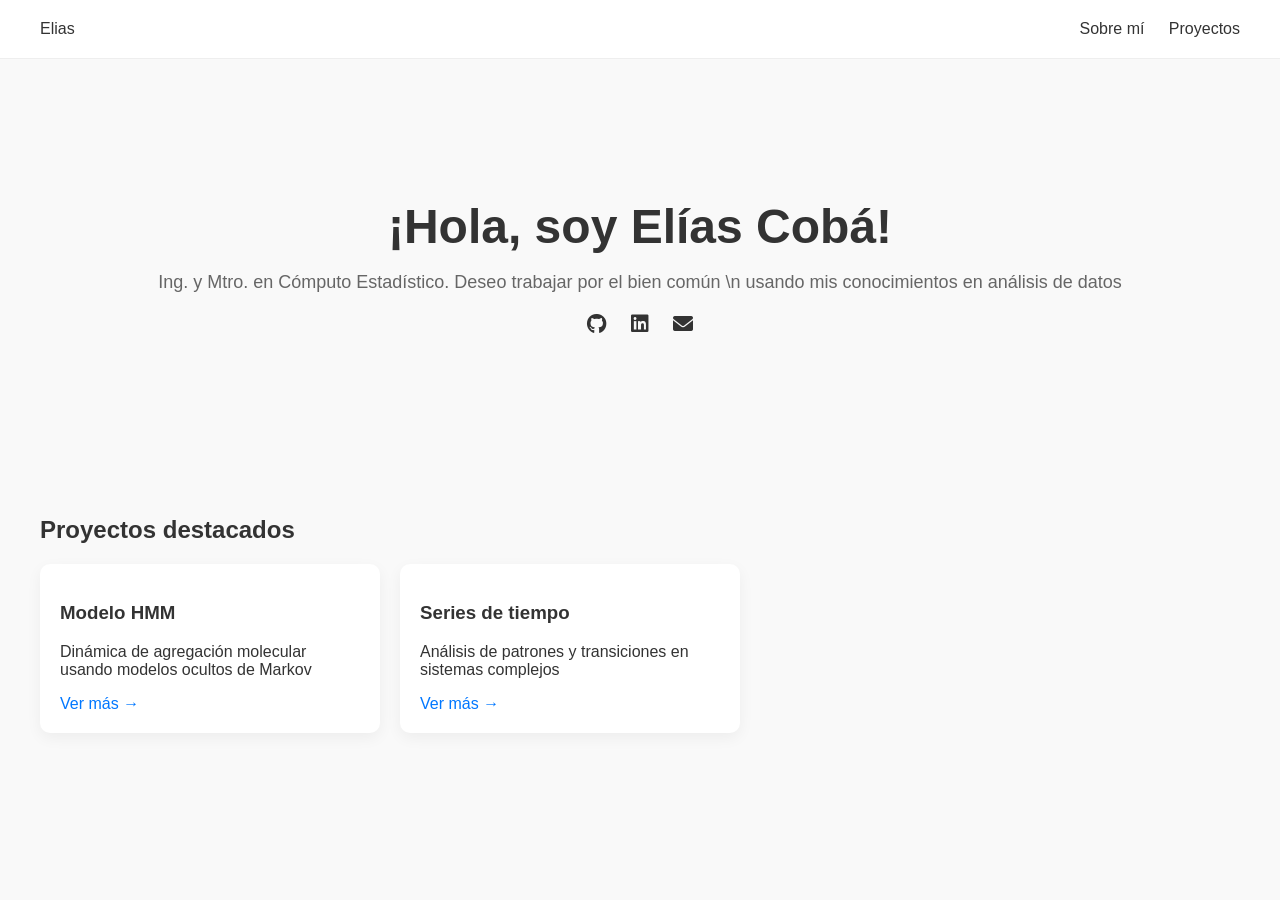
==== index.html @ ffb1c104 "Update index.html" ====
<!DOCTYPE html>
<html lang="es">
<head>
    <meta charset="UTF-8">
    <title>Elias | Portafolio</title>
    <link rel="stylesheet" href="css/styles.css">

    <!-- Íconos (Font Awesome) -->
    <link rel="stylesheet" href="https://cdnjs.cloudflare.com/ajax/libs/font-awesome/6.0.0/css/all.min.css">
</head>
<body>

    <!-- 🔝 Navbar -->
    <header class="navbar">
        <div class="logo">Elias</div>
        <nav>
            <a href="about/">Sobre mí</a>
            <a href="proyectos/">Proyectos</a>
        </nav>
    </header>

    <!-- 🎯 Hero -->
    <section class="hero">
        <h1>¡Hola, soy Elías Cobá!</h1>
        <p>Ing. y Mtro. en Cómputo Estadístico. Deseo trabajar por el bien común \n usando mis conocimientos en análisis de datos </p>

        <div class="social">
            <a href="#"><i class="fab fa-github"></i></a>
            <a href="#"><i class="fab fa-linkedin"></i></a>
            <a href="#"><i class="fas fa-envelope"></i></a>
        </div>
    </section>

    <!-- ⭐ Proyectos destacados -->
    <section class="featured">
        <h2>Proyectos destacados</h2>

        <div class="cards">
            <div class="card">
                <h3>Modelo HMM</h3>
                <p>Dinámica de agregación molecular usando modelos ocultos de Markov</p>
                <a href="proyectos/datos/proyecto-1/">Ver más →</a>
            </div>

            <div class="card">
                <h3>Series de tiempo</h3>
                <p>Análisis de patrones y transiciones en sistemas complejos</p>
                <a href="#">Ver más →</a>
            </div>
        </div>
    </section>

</body>
</html>
---- css/styles.css ----
body {
    margin: 0;
    font-family: 'Segoe UI', sans-serif;
    background: #f9f9f9;
    color: #333;
}

/* 🔝 Navbar */
.navbar {
    display: flex;
    justify-content: space-between;
    padding: 20px 40px;
    background: white;
    border-bottom: 1px solid #eee;
}

.navbar a {
    text-decoration: none;
    margin-left: 20px;
    color: #333;
}

.navbar a:hover {
    color: #0077ff;
}

/* 🎯 Hero */
.hero {
    text-align: center;
    padding: 100px 20px;
}

.hero h1 {
    font-size: 48px;
    margin-bottom: 10px;
}

.hero p {
    font-size: 18px;
    color: #666;
}

/* Redes */
.social {
    margin-top: 20px;
}

.social a {
    margin: 0 10px;
    font-size: 20px;
    color: #333;
}

.social a:hover {
    color: #0077ff;
}

/* ⭐ Proyectos */
.featured {
    padding: 60px 40px;
}

.cards {
    display: flex;
    gap: 20px;
    flex-wrap: wrap;
}

.card {
    background: white;
    padding: 20px;
    border-radius: 10px;
    width: 300px;
    box-shadow: 0 5px 15px rgba(0,0,0,0.05);
}

.card a {
    text-decoration: none;
    color: #0077ff;
}
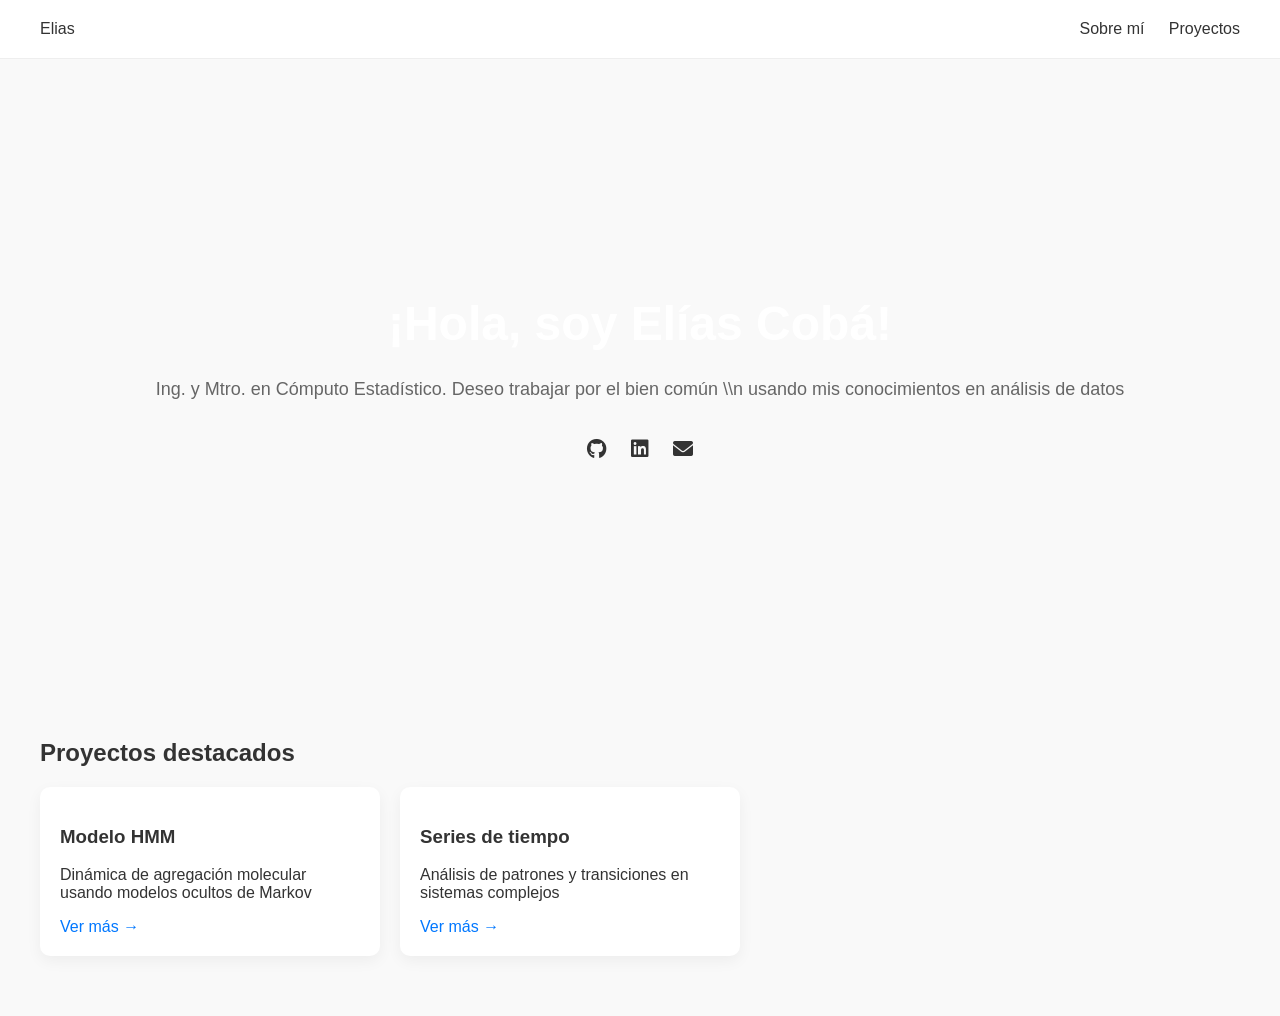
==== commit 2c9738c1: "Update index.html" ====
--- a/index.html
+++ b/index.html
@@ -22,7 +22,7 @@
     <!-- 🎯 Hero -->
     <section class="hero">
         <h1>¡Hola, soy Elías Cobá!</h1>
-        <p>Ing. y Mtro. en Cómputo Estadístico. Deseo trabajar por el bien común \n usando mis conocimientos en análisis de datos </p>
+        <p>Ing. y Mtro. en Cómputo Estadístico. Deseo trabajar por el bien común \\n usando mis conocimientos en análisis de datos </p>
 
         <div class="social">
             <a href="#"><i class="fab fa-github"></i></a>
--- a/css/styles.css
+++ b/css/styles.css
@@ -78,3 +78,19 @@
     text-decoration: none;
     color: #0077ff;
 }
+
+.hero {
+    height: 400px; /* altura del rectángulo */
+    
+    display: flex;
+    flex-direction: column;
+    justify-content: center;
+    align-items: center;
+
+    text-align: center;
+    color: white;
+
+    background-image: url("../assets/fondo-hero.jpg");
+    background-size: cover;
+    background-position: center;
+}
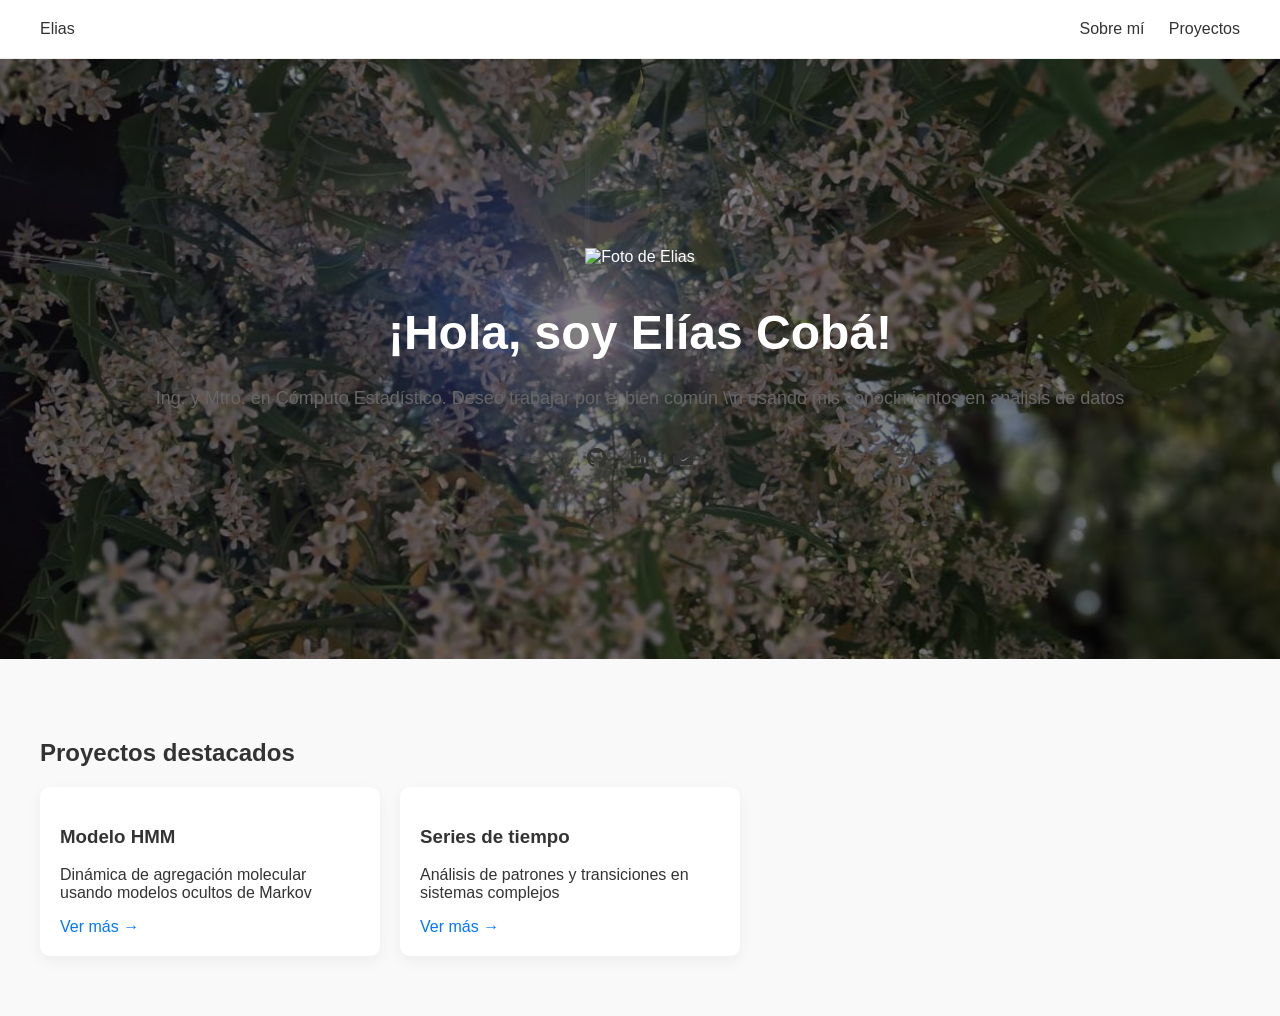
==== commit c6a33d90: "Update index.html" ====
--- a/index.html
+++ b/index.html
@@ -21,6 +21,8 @@
 
     <!-- 🎯 Hero -->
     <section class="hero">
+        <img src="assets/mi-foto.jpg" alt="Foto de Elias" class="perfil">
+        
         <h1>¡Hola, soy Elías Cobá!</h1>
         <p>Ing. y Mtro. en Cómputo Estadístico. Deseo trabajar por el bien común \\n usando mis conocimientos en análisis de datos </p>
 
--- a/css/styles.css
+++ b/css/styles.css
@@ -80,17 +80,28 @@
 }
 
 .hero {
-    height: 400px; /* altura del rectángulo */
-    
+    position: relative;
+    height: 400px;
     display: flex;
     flex-direction: column;
     justify-content: center;
     align-items: center;
 
+    color: white;
     text-align: center;
-    color: white;
 
-    background-image: url("../assets/fondo-hero.jpg");
+    background-image: url("../assets/fondo-hero.jpeg");
     background-size: cover;
     background-position: center;
 }
+
+.hero::before {
+    content: "";
+    position: absolute;
+    inset: 0;
+    background: rgba(0,0,0,0.5);
+}
+
+.hero * {
+    position: relative;
+}
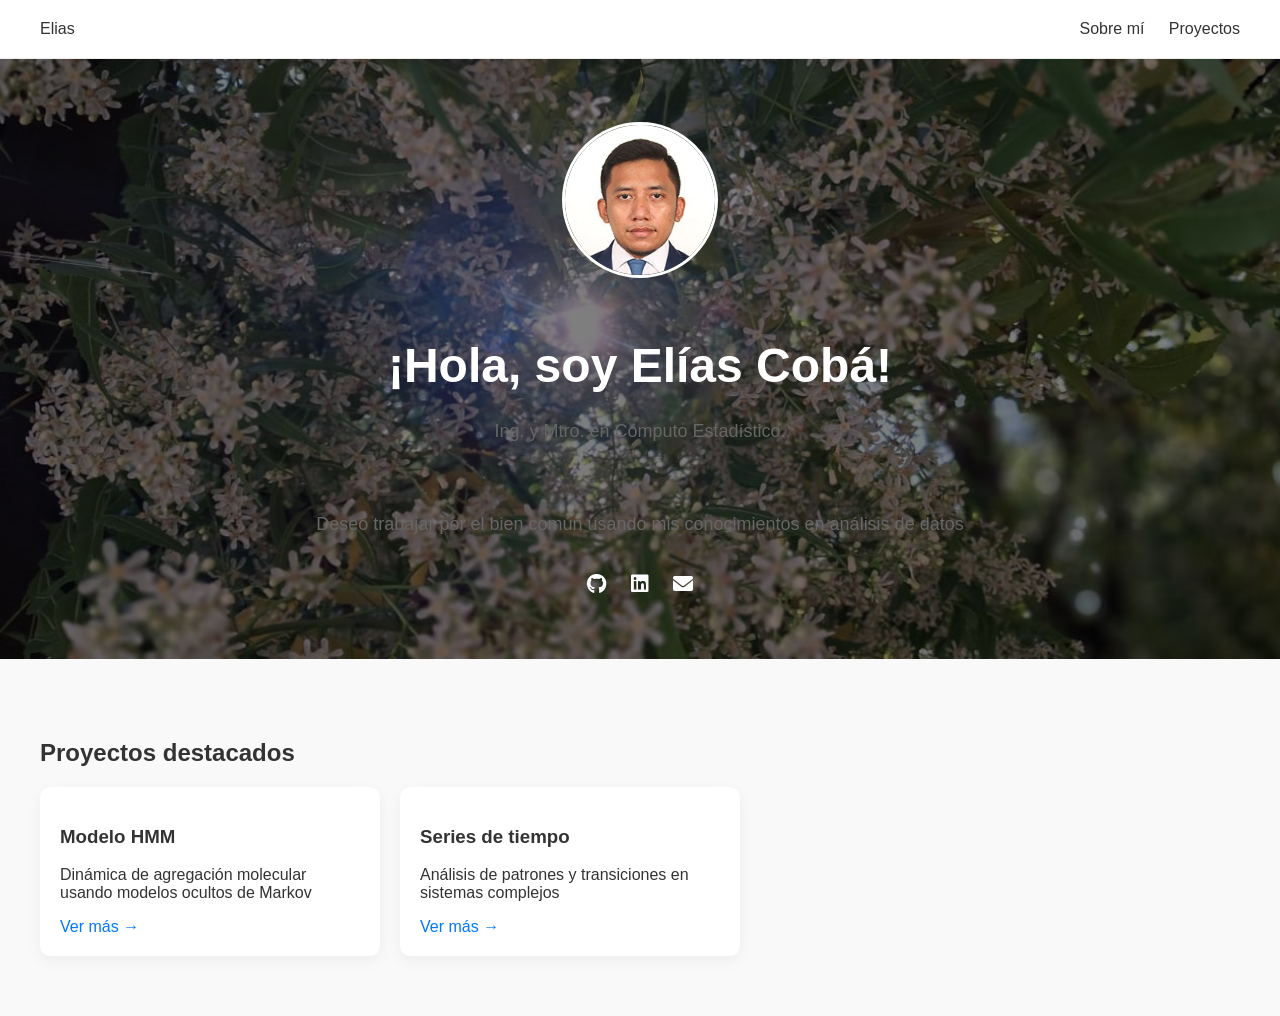
==== commit 2fa3e5a0: "Update index.html" ====
--- a/index.html
+++ b/index.html
@@ -24,7 +24,8 @@
         <img src="assets/mi-foto.jpg" alt="Foto de Elias" class="perfil">
         
         <h1>¡Hola, soy Elías Cobá!</h1>
-        <p>Ing. y Mtro. en Cómputo Estadístico. Deseo trabajar por el bien común \\n usando mis conocimientos en análisis de datos </p>
+        <p>Ing. y Mtro. en Cómputo Estadístico. <p> 
+        <p>Deseo trabajar por el bien común usando mis conocimientos en análisis de datos </p>
 
         <div class="social">
             <a href="#"><i class="fab fa-github"></i></a>
--- a/css/styles.css
+++ b/css/styles.css
@@ -36,6 +36,7 @@
 }
 
 .hero p {
+    color: white;
     font-size: 18px;
     color: #666;
 }
@@ -48,7 +49,7 @@
 .social a {
     margin: 0 10px;
     font-size: 20px;
-    color: #333;
+    color: white;;
 }
 
 .social a:hover {
@@ -105,3 +106,24 @@
 .hero * {
     position: relative;
 }
+
+.perfil {
+    width: 150px;
+    height: 150px;
+    border-radius: 50%;
+    object-fit: cover;
+}
+
+.perfil {
+    width: 150px;
+    height: 150px;
+    border-radius: 50%;   /* 🔥 esto la hace redonda */
+    object-fit: cover;    /* evita que se deforme */
+    margin-bottom: 20px;
+    border: 3px solid white; /* opcional: borde elegante */
+}
+
+.perfil:hover {
+    transform: scale(1.05);
+    transition: 0.3s;
+}
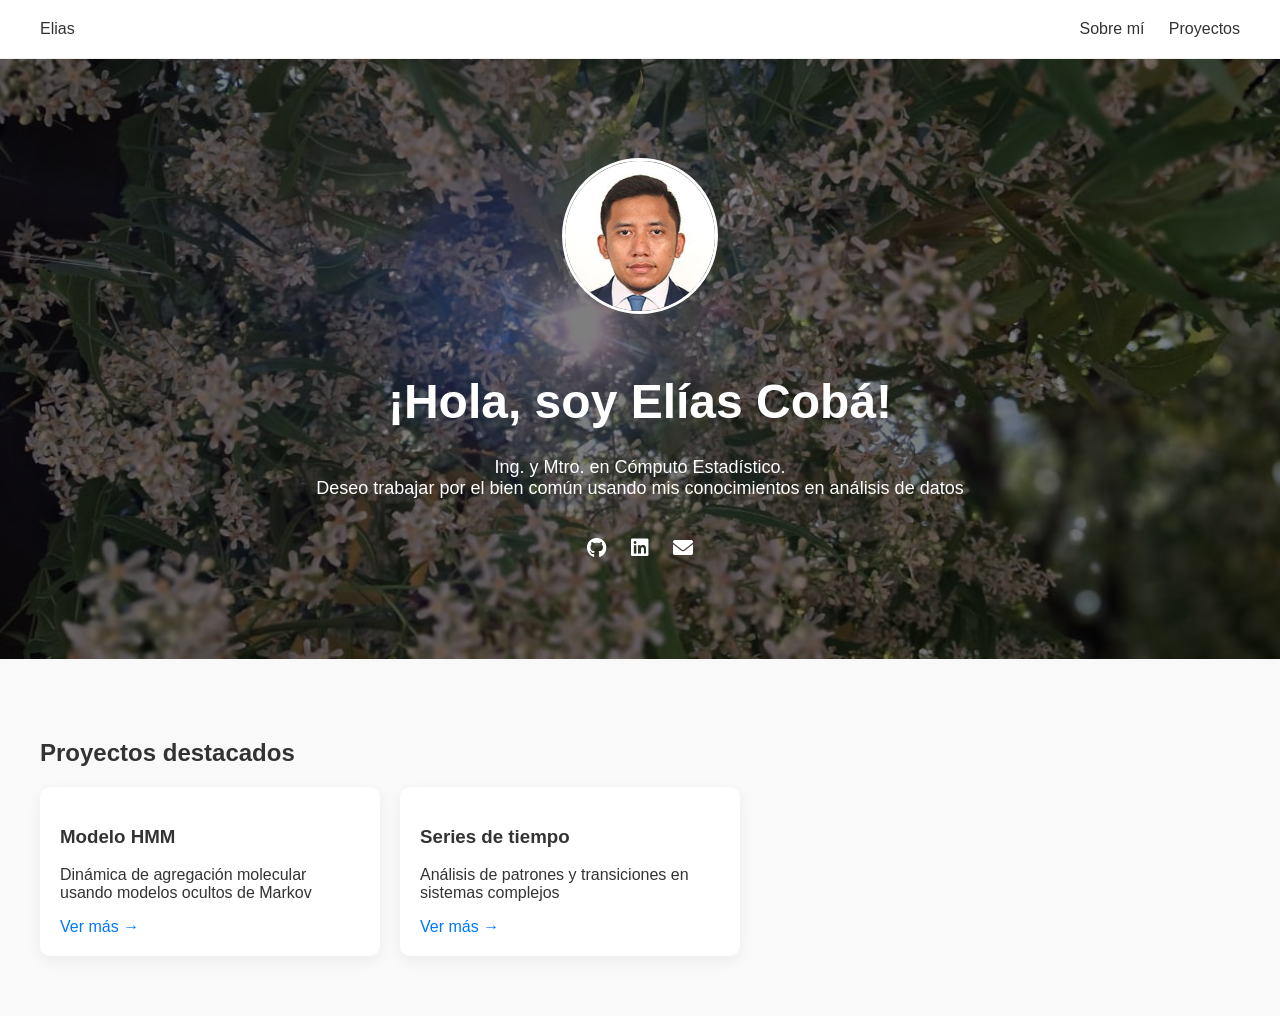
==== commit 08030794: "Update index.html" ====
--- a/index.html
+++ b/index.html
@@ -24,8 +24,8 @@
         <img src="assets/mi-foto.jpg" alt="Foto de Elias" class="perfil">
         
         <h1>¡Hola, soy Elías Cobá!</h1>
-        <p>Ing. y Mtro. en Cómputo Estadístico. <p> 
-        <p>Deseo trabajar por el bien común usando mis conocimientos en análisis de datos </p>
+        <p>Ing. y Mtro. en Cómputo Estadístico. <br> 
+        Deseo trabajar por el bien común usando mis conocimientos en análisis de datos </p>
 
         <div class="social">
             <a href="#"><i class="fab fa-github"></i></a>
--- a/css/styles.css
+++ b/css/styles.css
@@ -38,7 +38,6 @@
 .hero p {
     color: white;
     font-size: 18px;
-    color: #666;
 }
 
 /* Redes */
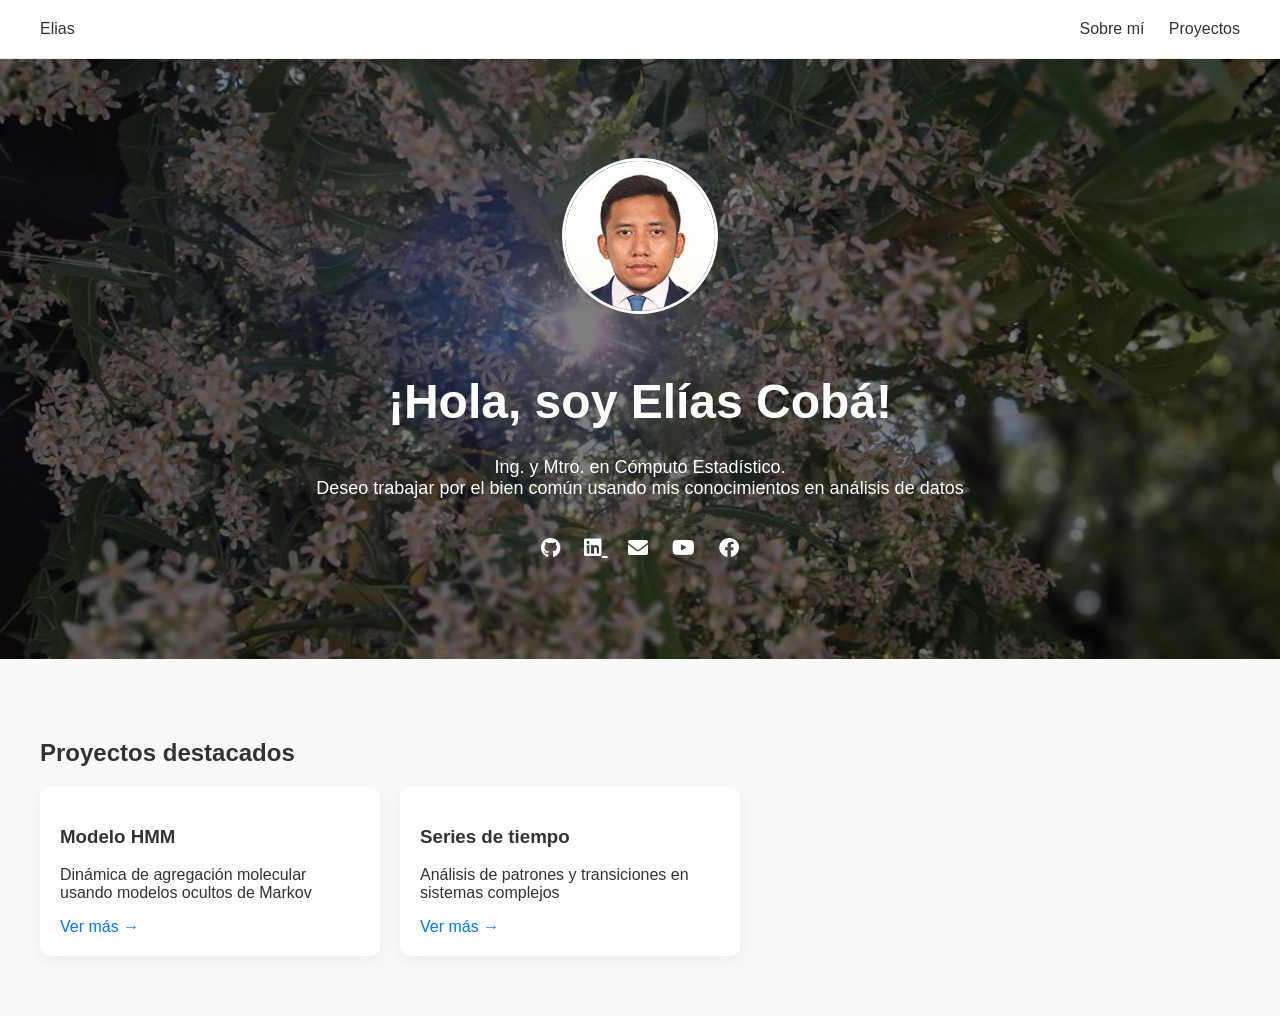
==== commit 89062689: "Update index.html" ====
--- a/index.html
+++ b/index.html
@@ -28,9 +28,11 @@
         Deseo trabajar por el bien común usando mis conocimientos en análisis de datos </p>
 
         <div class="social">
-            <a href="#"><i class="fab fa-github"></i></a>
-            <a href="#"><i class="fab fa-linkedin"></i></a>
-            <a href="#"><i class="fas fa-envelope"></i></a>
+            <a href="https://github.com/eacoba" target="_blank"> <i class="fab fa-github"></i></a>
+            <a href="https://www.linkedin.com/in/eliascoba" target="_blank"> <i class="fab fa-linkedin"></i> </a>
+            <a href="mailto:eliascoba@gmail.com"><i class="fas fa-envelope"></i></a>
+            <a href="https://www.youtube.com/@eliascoba00" target="_blank"><i class="fab fa-youtube"></i></a>
+            <a href="https://www.facebook.com/elias.coba.315" target="_blank"><i class="fab fa-facebook"></i></a>
         </div>
     </section>
 
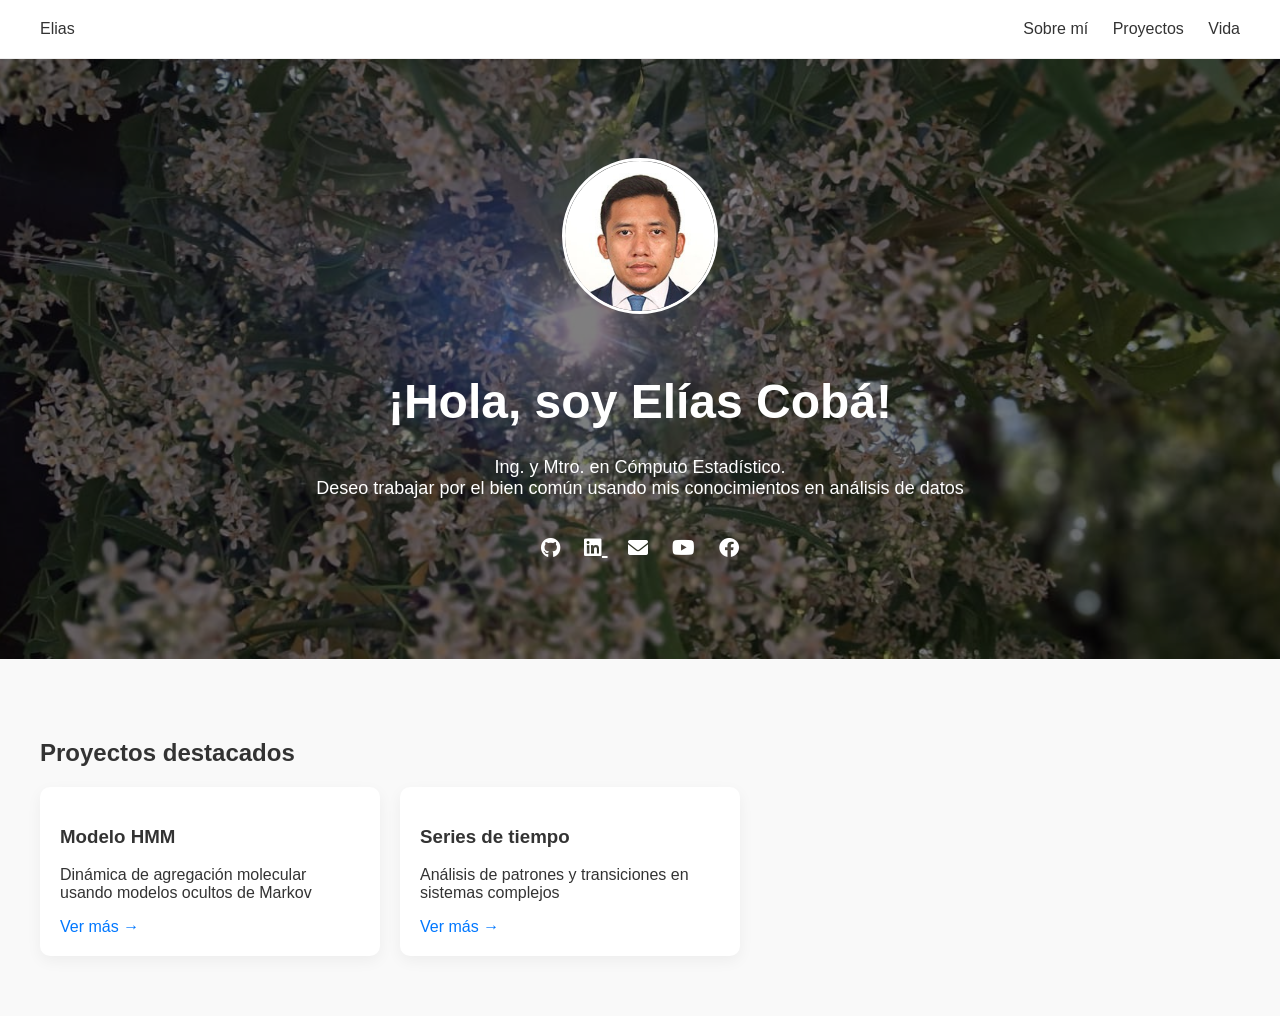
==== commit 66d40417: "Update index.html" ====
--- a/index.html
+++ b/index.html
@@ -16,6 +16,7 @@
         <nav>
             <a href="about/">Sobre mí</a>
             <a href="proyectos/">Proyectos</a>
+            <a href="vida/">Vida</a>
         </nav>
     </header>
 
